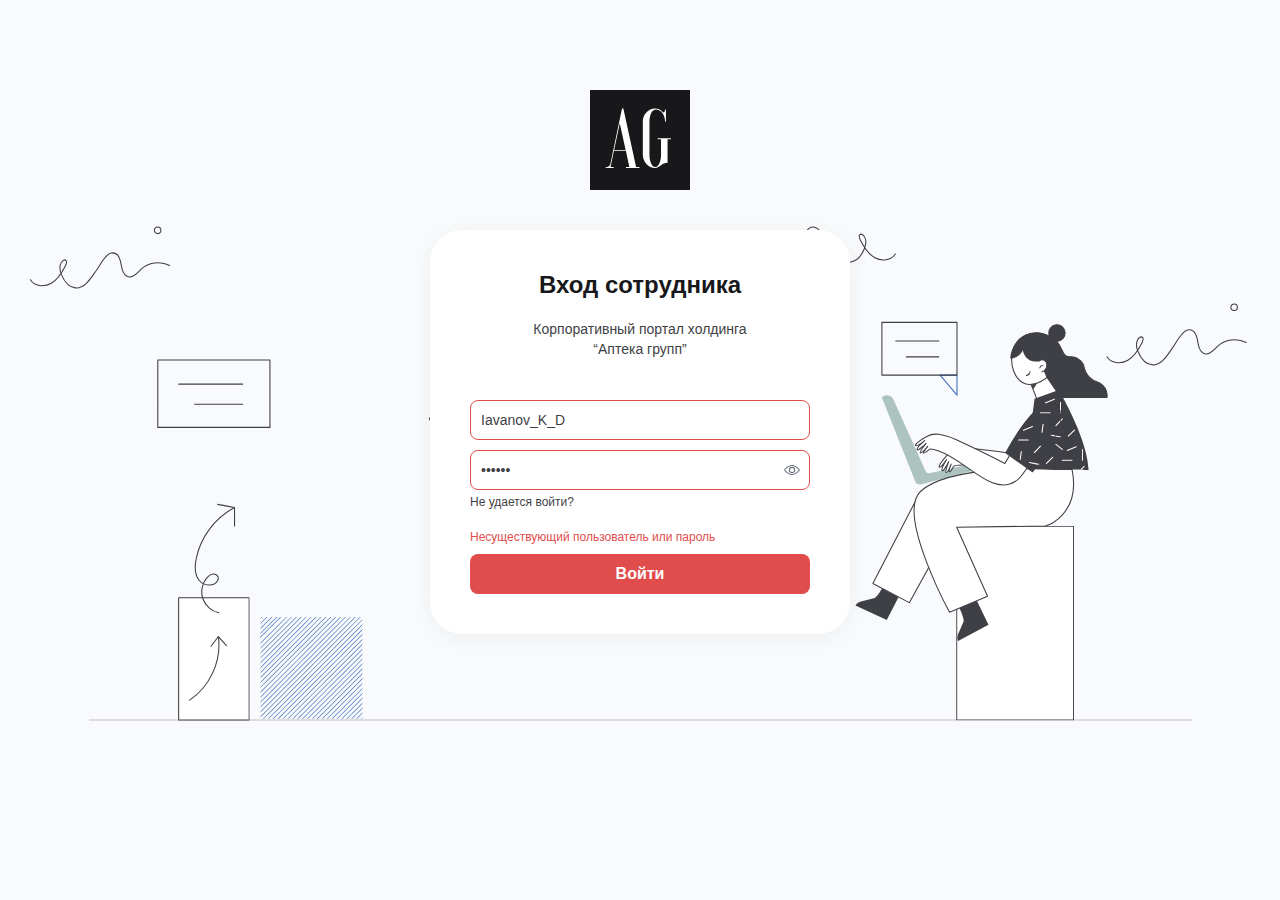
==== login-error.html @ 30d03516 "fix: Improvement" ====
<!DOCTYPE html>
<html lang="ru">

<head>
	<meta charset="UTF-8">
	<meta http-equiv="X-UA-Compatible" content="IE=edge">
	<meta name="viewport" content="width=device-width, initial-scale=1.0">
	<title>АПТЕКА ГРУПП - Вход сотрудника</title>
	<meta property="og:title" content="АПТЕКА ГРУПП - Вход сотрудника">
	<meta property="og:description" content="Описание">
	<meta property="og:url" content="/">
	<meta property="og:site_name" content="АПТЕКА ГРУПП - Вход сотрудника">
	<!-- styles -->
	<link rel="stylesheet" href="css/vendor.min.css">
	<link rel="stylesheet" href="css/app.min.css">
</head>

<body>
	<!-- wrapper -->
	<div class="wrapper">
		<!-- content -->
		<div class="wrapper__content">
			<!-- auth -->
			<div class="auth" id="auth">
				<div class="auth__container">
					<div class="auth__wrap">
						<picture class="auth__logotype">
							<img src="img/logotype-square.svg" alt="AG">
						</picture>
						<div class="auth__wrapper">
							<div class="auth__top">
								<h1 class="auth__heading">Вход сотрудника</h1>
								<p class="auth__description">Корпоративный портал холдинга <br>“Аптека групп”</p>
							</div>
							<form action="#" class="auth-form auth__form is--error">
								<div class="input-field auth-form__input">
									<div class="input-field__inner">
										<input type="text" class="input-field__input" placeholder="Логин" value="Iavanov_K_D">
									</div>
								</div>
								<div class="input-field auth-form__input">
									<div class="input-field__inner">
										<input type="password" class="input-field__input" placeholder="Пароль" value="qwerty">
										<button class="input-field__visibility">
											<svg class="input-field__visibility-icon input-field__visibility-icon--default">
												<use xlink:href="img/sprite.svg#icon-eye"></use>
											</svg>
											<svg class="input-field__visibility-icon input-field__visibility-icon--active">
												<use xlink:href="img/sprite.svg#icon-eye-slash"></use>
											</svg>
										</button>
									</div>
								</div>
								<a href="restore-password.html" class="auth-form__help">Не удается войти?</a>
								<div class="auth-form__bottom">
									<span class="auth-form__error">Несуществующий пользователь или пароль</span>
									<button class="auth-form__btn btn">Войти</button>
								</div>
							</form>
							<picture class="auth__img">
								<img src="img/auth-bg-mobile.svg" alt="Image">
							</picture>
						</div>
					</div>
				</div>
			</div>
			<!-- end of auth -->
		</div>
		<!-- end of content -->
	</div>
	<!-- end of wrapper -->
	<!-- scripts -->
	<script src="js/vendor.min.js"></script>
	<script src="js/app.min.js"></script>
</body>

</html>
---- css/app.min.css ----
body{position:relative;overflow-x:hidden;font-family:"Raleway",sans-serif;font-size:14px;line-height:1.25;color:#3f3f46;background:#f9fafb}ul,ol,li{display:block;padding:0;margin:0;list-style:none}h1,h2,h3,h4,h5,h6{margin:0;font-weight:normal;line-height:1.25;color:#18181b}p{margin:0}a{display:inline-block;color:#3f3f46;text-decoration:none;-webkit-transition:all .25s ease-in-out;transition:all .25s ease-in-out}a:hover{text-decoration:none;color:#3f3f46}a:active{color:#3f3f46}input[type=number]{-moz-appearance:textfield}input[type=number]::-webkit-outer-spin-button,input[type=number]::-webkit-inner-spin-button{display:none;-webkit-appearance:none;appearance:none;margin:0}picture{display:block}img{max-width:100%}svg{-webkit-transition:all .25s ease-in-out;transition:all .25s ease-in-out}.container{margin:0 auto;padding:0 20px;max-width:1374px;width:100%}@media screen and (min-width: 744px)and (max-width: 1023px){.container{padding:0 20px}}@media screen and (max-width: 743px){.container{padding:0 20px}}.btn{display:-webkit-box;display:-ms-flexbox;display:flex;-webkit-box-align:center;-ms-flex-align:center;align-items:center;-webkit-box-pack:center;-ms-flex-pack:center;justify-content:center;padding:12px 24px;width:-webkit-fit-content;width:-moz-fit-content;width:fit-content;font-size:16px;font-weight:600;line-height:1;text-align:center;color:#fff;background:#3e6ec1;border:none;border-radius:8px;-webkit-transition:all .25s ease-in-out;transition:all .25s ease-in-out}.btn:focus{outline:none}.btn:hover{color:#fff}@media screen and (hover: hover){.btn:hover{background:#2563eb}}.input-field__inner{position:relative;width:100%}.input-field__input{-webkit-appearance:none;-moz-appearance:none;appearance:none;display:block;padding:11px 10px;width:100%;font-size:14px;font-weight:normal;line-height:1;text-align:left;color:#3f3f46;background:#fff;border:1px solid #d4d4d8;border-radius:8px;-webkit-transition:all .25s ease-in-out;transition:all .25s ease-in-out}.input-field__input::-webkit-input-placeholder{opacity:1;color:#6b7280}.input-field__input::-moz-placeholder{opacity:1;color:#6b7280}.input-field__input:-ms-input-placeholder{opacity:1;color:#6b7280}.input-field__input::-ms-input-placeholder{opacity:1;color:#6b7280}.input-field__input::placeholder{opacity:1;color:#6b7280}.input-field__input:focus{outline:none;border-color:#2563eb}@media screen and (hover: hover){.input-field__input:hover{border-color:#2563eb}}.input-field__visibility{position:absolute;top:50%;right:8px;z-index:1;-webkit-transform:translate(0, -50%);-ms-transform:translate(0, -50%);transform:translate(0, -50%);display:-webkit-box;display:-ms-flexbox;display:flex;-webkit-box-align:center;-ms-flex-align:center;align-items:center;-webkit-box-pack:center;-ms-flex-pack:center;justify-content:center;padding:0;min-width:20px;width:20px;height:20px;font-size:0;background:rgba(0,0,0,0);border:none;border-radius:0;-webkit-transition:all .25s ease-in-out;transition:all .25s ease-in-out}.input-field__visibility:focus{outline:none}.input-field__visibility.is--active .input-field__visibility-icon--default{opacity:0}.input-field__visibility.is--active .input-field__visibility-icon--active{opacity:1}@media screen and (hover: hover){.input-field__visibility:hover>svg{color:#2563eb}}.input-field__visibility-icon{position:absolute;top:50%;left:50%;-webkit-transform:translate(-50%, -50%);-ms-transform:translate(-50%, -50%);transform:translate(-50%, -50%);min-width:16px;width:16px;height:16px;color:#6b7280}.input-field__visibility-icon--active{opacity:0}.fixed{-webkit-transition:all .25s ease-in-out,margin 0s;transition:all .25s ease-in-out,margin 0s}.wrapper{display:-webkit-box;display:-ms-flexbox;display:flex;-webkit-box-orient:vertical;-webkit-box-direction:normal;-ms-flex-direction:column;flex-direction:column;min-height:100vh}.wrapper__content{-webkit-box-flex:1;-ms-flex:1 1 100%;flex:1 1 100%}.auth{position:relative;z-index:1;padding:90px 0;min-height:100dvh}@media screen and (min-width: 768px){.auth::before{content:"";position:absolute;left:50%;bottom:10%;z-index:-1;-webkit-transform:translate(-50%, 0);-ms-transform:translate(-50%, 0);transform:translate(-50%, 0);display:block;width:100%;max-height:100dvh;height:665px;background-image:url(../img/auth-bg.svg);background-repeat:no-repeat;background-size:contain;background-position:center center}}.auth__container{padding:0 40px;width:100%}@media screen and (max-width: 767px){.auth__container{padding:0 20px}}.auth__wrap{margin-right:auto;margin-left:auto;max-width:420px;width:100%}.auth__logotype{display:block;margin:0 auto 40px;min-width:100px;width:100px;height:100px}.auth__logotype img{display:block;width:100%;height:100%;-o-object-fit:contain;object-fit:contain}@media screen and (max-width: 767px){.auth__logotype{margin:0 auto 20px;min-width:80px;width:80px;height:80px}}@media screen and (min-width: 768px){.auth__wrapper{padding:40px;background:#fff;border-radius:32px;-webkit-box-shadow:0px 4px 25px 0px rgba(0,0,0,.05);box-shadow:0px 4px 25px 0px rgba(0,0,0,.05)}}.auth__top{text-align:center}.auth__heading{font-size:24px;font-weight:600}.auth__description{margin-top:20px;font-size:14px;font-weight:normal;line-height:1.42}.auth__form{margin-top:40px}.auth__img{display:block;margin-top:16px;width:100%;height:173px}.auth__img img{display:block;width:100%;height:100%;-o-object-fit:contain;object-fit:contain}@media screen and (min-width: 768px){.auth__img{display:none}}.auth-form.is--error .input-field__input{border-color:#e14d4d}.auth-form.is--error .btn{background:#e14d4d}.auth-form.is--error .auth-form__error{opacity:1;visibility:visible;pointer-events:all}.auth-form__input{width:100%}.auth-form__input+.auth-form__input{margin-top:10px}.auth-form__help{display:block;margin-top:5px;width:-webkit-fit-content;width:-moz-fit-content;width:fit-content;font-size:12px;font-weight:normal}@media screen and (hover: hover){.auth-form__help[href]:hover{color:#2563eb}}.auth-form__link{display:block;margin:24px auto 0;padding:0;width:-webkit-fit-content;width:-moz-fit-content;width:fit-content;font-size:14px;font-weight:normal;text-align:center;background:rgba(0,0,0,0);border:none;border-radius:0;-webkit-transition:all .25s ease-in-out;transition:all .25s ease-in-out}.auth-form__link:focus{outline:none}.auth-form__link[disabled]{color:#3f3f46}@media screen and (hover: hover){.auth-form__link:not([disabled]):hover{color:#2563eb}}.auth-form__bottom{margin-top:20px}.auth-form__error{display:block;width:-webkit-fit-content;width:-moz-fit-content;width:fit-content;font-size:12px;font-weight:normal;opacity:0;visibility:hidden;color:#e14d4d;pointer-events:none;-webkit-transition:all .25s ease-in-out;transition:all .25s ease-in-out}.auth-form__error+.auth-form__btn{margin-top:9px}.auth-form__btn{width:100%}
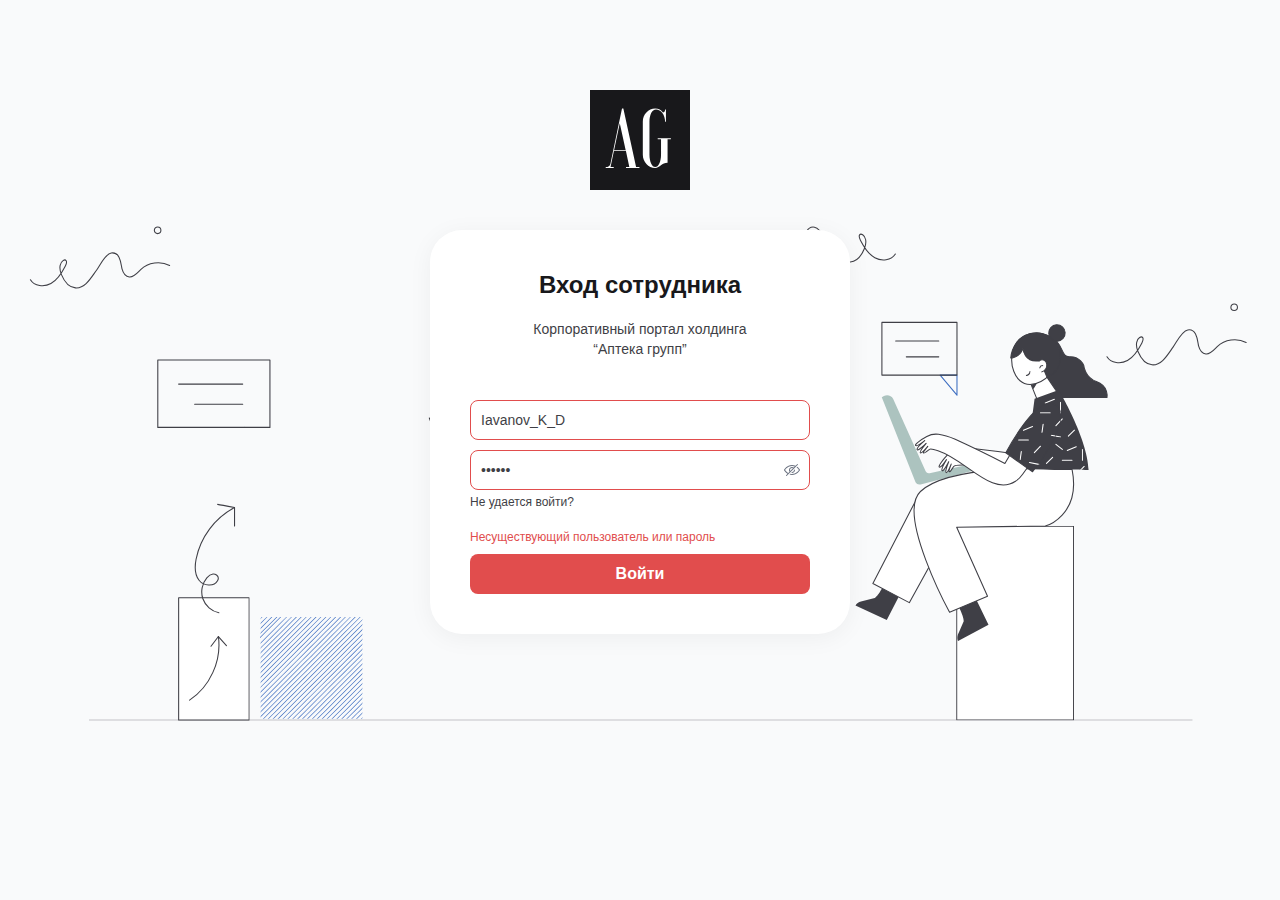
==== commit d8fa431d: "fix: Improvements" ====
--- a/login-error.html
+++ b/login-error.html
@@ -43,10 +43,10 @@
 										<input type="password" class="input-field__input" placeholder="Пароль" value="qwerty">
 										<button class="input-field__visibility">
 											<svg class="input-field__visibility-icon input-field__visibility-icon--default">
-												<use xlink:href="img/sprite.svg#icon-eye"></use>
+												<use xlink:href="img/sprite.svg#icon-eye-slash"></use>
 											</svg>
 											<svg class="input-field__visibility-icon input-field__visibility-icon--active">
-												<use xlink:href="img/sprite.svg#icon-eye-slash"></use>
+												<use xlink:href="img/sprite.svg#icon-eye"></use>
 											</svg>
 										</button>
 									</div>
--- a/css/app.min.css
+++ b/css/app.min.css
@@ -1 +1 @@
-body{position:relative;overflow-x:hidden;font-family:"Raleway",sans-serif;font-size:14px;line-height:1.25;color:#3f3f46;background:#f9fafb}ul,ol,li{display:block;padding:0;margin:0;list-style:none}h1,h2,h3,h4,h5,h6{margin:0;font-weight:normal;line-height:1.25;color:#18181b}p{margin:0}a{display:inline-block;color:#3f3f46;text-decoration:none;-webkit-transition:all .25s ease-in-out;transition:all .25s ease-in-out}a:hover{text-decoration:none;color:#3f3f46}a:active{color:#3f3f46}input[type=number]{-moz-appearance:textfield}input[type=number]::-webkit-outer-spin-button,input[type=number]::-webkit-inner-spin-button{display:none;-webkit-appearance:none;appearance:none;margin:0}picture{display:block}img{max-width:100%}svg{-webkit-transition:all .25s ease-in-out;transition:all .25s ease-in-out}.container{margin:0 auto;padding:0 20px;max-width:1374px;width:100%}@media screen and (min-width: 744px)and (max-width: 1023px){.container{padding:0 20px}}@media screen and (max-width: 743px){.container{padding:0 20px}}.btn{display:-webkit-box;display:-ms-flexbox;display:flex;-webkit-box-align:center;-ms-flex-align:center;align-items:center;-webkit-box-pack:center;-ms-flex-pack:center;justify-content:center;padding:12px 24px;width:-webkit-fit-content;width:-moz-fit-content;width:fit-content;font-size:16px;font-weight:600;line-height:1;text-align:center;color:#fff;background:#3e6ec1;border:none;border-radius:8px;-webkit-transition:all .25s ease-in-out;transition:all .25s ease-in-out}.btn:focus{outline:none}.btn:hover{color:#fff}@media screen and (hover: hover){.btn:hover{background:#2563eb}}.input-field__inner{position:relative;width:100%}.input-field__input{-webkit-appearance:none;-moz-appearance:none;appearance:none;display:block;padding:11px 10px;width:100%;font-size:14px;font-weight:normal;line-height:1;text-align:left;color:#3f3f46;background:#fff;border:1px solid #d4d4d8;border-radius:8px;-webkit-transition:all .25s ease-in-out;transition:all .25s ease-in-out}.input-field__input::-webkit-input-placeholder{opacity:1;color:#6b7280}.input-field__input::-moz-placeholder{opacity:1;color:#6b7280}.input-field__input:-ms-input-placeholder{opacity:1;color:#6b7280}.input-field__input::-ms-input-placeholder{opacity:1;color:#6b7280}.input-field__input::placeholder{opacity:1;color:#6b7280}.input-field__input:focus{outline:none;border-color:#2563eb}@media screen and (hover: hover){.input-field__input:hover{border-color:#2563eb}}.input-field__visibility{position:absolute;top:50%;right:8px;z-index:1;-webkit-transform:translate(0, -50%);-ms-transform:translate(0, -50%);transform:translate(0, -50%);display:-webkit-box;display:-ms-flexbox;display:flex;-webkit-box-align:center;-ms-flex-align:center;align-items:center;-webkit-box-pack:center;-ms-flex-pack:center;justify-content:center;padding:0;min-width:20px;width:20px;height:20px;font-size:0;background:rgba(0,0,0,0);border:none;border-radius:0;-webkit-transition:all .25s ease-in-out;transition:all .25s ease-in-out}.input-field__visibility:focus{outline:none}.input-field__visibility.is--active .input-field__visibility-icon--default{opacity:0}.input-field__visibility.is--active .input-field__visibility-icon--active{opacity:1}@media screen and (hover: hover){.input-field__visibility:hover>svg{color:#2563eb}}.input-field__visibility-icon{position:absolute;top:50%;left:50%;-webkit-transform:translate(-50%, -50%);-ms-transform:translate(-50%, -50%);transform:translate(-50%, -50%);min-width:16px;width:16px;height:16px;color:#6b7280}.input-field__visibility-icon--active{opacity:0}.fixed{-webkit-transition:all .25s ease-in-out,margin 0s;transition:all .25s ease-in-out,margin 0s}.wrapper{display:-webkit-box;display:-ms-flexbox;display:flex;-webkit-box-orient:vertical;-webkit-box-direction:normal;-ms-flex-direction:column;flex-direction:column;min-height:100vh}.wrapper__content{-webkit-box-flex:1;-ms-flex:1 1 100%;flex:1 1 100%}.auth{position:relative;z-index:1;padding:90px 0;min-height:100dvh}@media screen and (min-width: 768px){.auth::before{content:"";position:absolute;left:50%;bottom:10%;z-index:-1;-webkit-transform:translate(-50%, 0);-ms-transform:translate(-50%, 0);transform:translate(-50%, 0);display:block;width:100%;max-height:100dvh;height:665px;background-image:url(../img/auth-bg.svg);background-repeat:no-repeat;background-size:contain;background-position:center center}}.auth__container{padding:0 40px;width:100%}@media screen and (max-width: 767px){.auth__container{padding:0 20px}}.auth__wrap{margin-right:auto;margin-left:auto;max-width:420px;width:100%}.auth__logotype{display:block;margin:0 auto 40px;min-width:100px;width:100px;height:100px}.auth__logotype img{display:block;width:100%;height:100%;-o-object-fit:contain;object-fit:contain}@media screen and (max-width: 767px){.auth__logotype{margin:0 auto 20px;min-width:80px;width:80px;height:80px}}@media screen and (min-width: 768px){.auth__wrapper{padding:40px;background:#fff;border-radius:32px;-webkit-box-shadow:0px 4px 25px 0px rgba(0,0,0,.05);box-shadow:0px 4px 25px 0px rgba(0,0,0,.05)}}.auth__top{text-align:center}.auth__heading{font-size:24px;font-weight:600}.auth__description{margin-top:20px;font-size:14px;font-weight:normal;line-height:1.42}.auth__form{margin-top:40px}.auth__img{display:block;margin-top:16px;width:100%;height:173px}.auth__img img{display:block;width:100%;height:100%;-o-object-fit:contain;object-fit:contain}@media screen and (min-width: 768px){.auth__img{display:none}}.auth-form.is--error .input-field__input{border-color:#e14d4d}.auth-form.is--error .btn{background:#e14d4d}.auth-form.is--error .auth-form__error{opacity:1;visibility:visible;pointer-events:all}.auth-form__input{width:100%}.auth-form__input+.auth-form__input{margin-top:10px}.auth-form__help{display:block;margin-top:5px;width:-webkit-fit-content;width:-moz-fit-content;width:fit-content;font-size:12px;font-weight:normal}@media screen and (hover: hover){.auth-form__help[href]:hover{color:#2563eb}}.auth-form__link{display:block;margin:24px auto 0;padding:0;width:-webkit-fit-content;width:-moz-fit-content;width:fit-content;font-size:14px;font-weight:normal;text-align:center;background:rgba(0,0,0,0);border:none;border-radius:0;-webkit-transition:all .25s ease-in-out;transition:all .25s ease-in-out}.auth-form__link:focus{outline:none}.auth-form__link[disabled]{color:#3f3f46}@media screen and (hover: hover){.auth-form__link:not([disabled]):hover{color:#2563eb}}.auth-form__bottom{margin-top:20px}.auth-form__error{display:block;width:-webkit-fit-content;width:-moz-fit-content;width:fit-content;font-size:12px;font-weight:normal;opacity:0;visibility:hidden;color:#e14d4d;pointer-events:none;-webkit-transition:all .25s ease-in-out;transition:all .25s ease-in-out}.auth-form__error+.auth-form__btn{margin-top:9px}.auth-form__btn{width:100%}+body{position:relative;overflow-x:hidden;font-family:"Raleway",sans-serif;font-size:14px;line-height:1.25;color:#3f3f46;background:#f9fafb}ul,ol,li{display:block;padding:0;margin:0;list-style:none}h1,h2,h3,h4,h5,h6{margin:0;font-weight:normal;line-height:1.25;color:#18181b}p{margin:0}a{display:inline-block;color:#3f3f46;text-decoration:none;-webkit-transition:all .25s ease-in-out;transition:all .25s ease-in-out}a:hover{text-decoration:none;color:#3f3f46}a:active{color:#3f3f46}input[type=number]{-moz-appearance:textfield}input[type=number]::-webkit-outer-spin-button,input[type=number]::-webkit-inner-spin-button{display:none;-webkit-appearance:none;appearance:none;margin:0}picture{display:block}img{max-width:100%}svg{-webkit-transition:all .25s ease-in-out;transition:all .25s ease-in-out}.container{margin:0 auto;padding:0 20px;max-width:1374px;width:100%}@media screen and (min-width: 744px)and (max-width: 1023px){.container{padding:0 20px}}@media screen and (max-width: 743px){.container{padding:0 20px}}.btn{display:-webkit-box;display:-ms-flexbox;display:flex;-webkit-box-align:center;-ms-flex-align:center;align-items:center;-webkit-box-pack:center;-ms-flex-pack:center;justify-content:center;padding:12px 24px;width:-webkit-fit-content;width:-moz-fit-content;width:fit-content;font-size:16px;font-weight:600;line-height:1;text-align:center;color:#fff;background:#3e6ec1;border:none;border-radius:8px;-webkit-transition:all .25s ease-in-out;transition:all .25s ease-in-out}.btn:focus{outline:none}.btn:hover{color:#fff}@media screen and (hover: hover){.btn:hover{background:#2563eb}}.input-field__inner{position:relative;width:100%}.input-field__input{-webkit-appearance:none;-moz-appearance:none;appearance:none;display:block;padding:11px 10px;width:100%;font-size:14px;font-weight:normal;line-height:1;text-align:left;color:#3f3f46;background:#fff;border:1px solid #d4d4d8;border-radius:8px;-webkit-transition:all .25s ease-in-out;transition:all .25s ease-in-out}.input-field__input::-webkit-input-placeholder{opacity:1;color:#6b7280}.input-field__input::-moz-placeholder{opacity:1;color:#6b7280}.input-field__input:-ms-input-placeholder{opacity:1;color:#6b7280}.input-field__input::-ms-input-placeholder{opacity:1;color:#6b7280}.input-field__input::placeholder{opacity:1;color:#6b7280}.input-field__input:focus{outline:none;border-color:#2563eb}@media screen and (hover: hover){.input-field__input:hover{border-color:#2563eb}}.input-field__visibility{position:absolute;top:50%;right:8px;z-index:1;-webkit-transform:translate(0, -50%);-ms-transform:translate(0, -50%);transform:translate(0, -50%);display:-webkit-box;display:-ms-flexbox;display:flex;-webkit-box-align:center;-ms-flex-align:center;align-items:center;-webkit-box-pack:center;-ms-flex-pack:center;justify-content:center;padding:0;min-width:20px;width:20px;height:20px;font-size:0;background:rgba(0,0,0,0);border:none;border-radius:0;-webkit-transition:all .25s ease-in-out;transition:all .25s ease-in-out}.input-field__visibility:focus{outline:none}.input-field__visibility.is--active .input-field__visibility-icon--default{opacity:0}.input-field__visibility.is--active .input-field__visibility-icon--active{opacity:1}@media screen and (hover: hover){.input-field__visibility:hover>svg{color:#2563eb}}.input-field__visibility-icon{position:absolute;top:50%;left:50%;-webkit-transform:translate(-50%, -50%);-ms-transform:translate(-50%, -50%);transform:translate(-50%, -50%);min-width:16px;width:16px;height:16px;color:#6b7280}.input-field__visibility-icon--active{opacity:0}.fixed{-webkit-transition:all .25s ease-in-out,margin 0s;transition:all .25s ease-in-out,margin 0s}.wrapper{display:-webkit-box;display:-ms-flexbox;display:flex;-webkit-box-orient:vertical;-webkit-box-direction:normal;-ms-flex-direction:column;flex-direction:column;min-height:100vh}.wrapper__content{-webkit-box-flex:1;-ms-flex:1 1 100%;flex:1 1 100%}.auth{position:relative;z-index:1;padding:90px 0;min-height:100dvh}@media screen and (min-width: 768px){.auth::before{content:"";position:absolute;left:50%;bottom:10%;z-index:-1;-webkit-transform:translate(-50%, 0);-ms-transform:translate(-50%, 0);transform:translate(-50%, 0);display:block;width:100%;max-height:100dvh;height:665px;background-image:url(../img/auth-bg.svg);background-repeat:no-repeat;background-size:contain;background-position:center center}}.auth__container{padding:0 40px;width:100%}@media screen and (max-width: 767px){.auth__container{padding:0 20px}}.auth__wrap{margin-right:auto;margin-left:auto;max-width:420px;width:100%}.auth__logotype{display:block;margin:0 auto 40px;min-width:100px;width:100px;height:100px}.auth__logotype img{display:block;width:100%;height:100%;-o-object-fit:contain;object-fit:contain}@media screen and (max-width: 767px){.auth__logotype{margin:0 auto 20px;min-width:80px;width:80px;height:80px}}@media screen and (min-width: 768px){.auth__wrapper{padding:40px;background:#fff;border-radius:32px;-webkit-box-shadow:0px 4px 25px 0px rgba(0,0,0,.05);box-shadow:0px 4px 25px 0px rgba(0,0,0,.05)}}.auth__top{text-align:center}.auth__heading{font-size:24px;font-weight:600}.auth__description{margin-top:20px;font-size:14px;font-weight:normal;line-height:1.42}.auth__form{margin-top:40px}.auth__img{display:block;margin-top:16px;width:100%;height:173px}.auth__img img{display:block;width:100%;height:100%;-o-object-fit:contain;object-fit:contain}@media screen and (min-width: 768px){.auth__img{display:none}}.auth-form.is--error .input-field__input{border-color:#e14d4d}.auth-form.is--error .btn{background:#e14d4d}.auth-form.is--error .auth-form__error{opacity:1;visibility:visible;pointer-events:all}.auth-form__input{width:100%}.auth-form__input+.auth-form__input{margin-top:10px}.auth-form__help{display:block;margin-top:5px;width:-webkit-fit-content;width:-moz-fit-content;width:fit-content;font-size:12px;font-weight:normal}@media screen and (hover: hover){.auth-form__help[href]:hover{color:#2563eb}}.auth-form__code{display:block;margin:24px auto 0;padding:0;width:-webkit-fit-content;width:-moz-fit-content;width:fit-content;font-size:14px;font-weight:normal;text-align:center;background:rgba(0,0,0,0);border:none;border-radius:0;-webkit-transition:all .25s ease-in-out;transition:all .25s ease-in-out}.auth-form__code:focus{outline:none}.auth-form__code[disabled]{color:#3f3f46}@media screen and (hover: hover){.auth-form__code:not([disabled]):hover{color:#2563eb}}.auth-form__bottom{margin-top:20px}.auth-form__error{display:block;width:-webkit-fit-content;width:-moz-fit-content;width:fit-content;font-size:12px;font-weight:normal;opacity:0;visibility:hidden;color:#e14d4d;pointer-events:none;-webkit-transition:all .25s ease-in-out;transition:all .25s ease-in-out}.auth-form__error+.auth-form__btn{margin-top:9px}.auth-form__btn{width:100%}